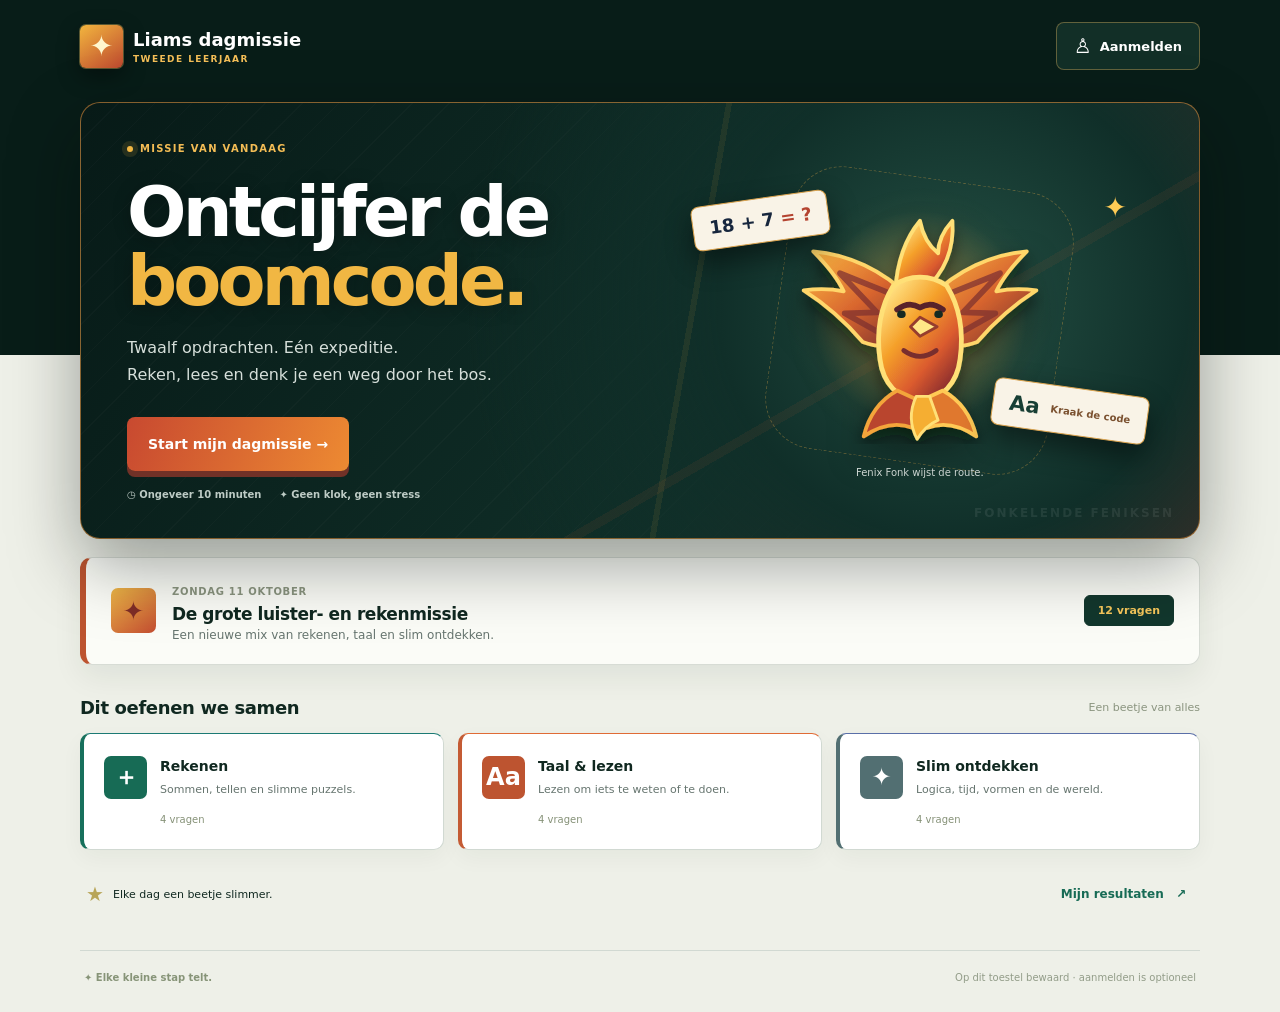
==== index.html @ 69eec1a8 "Activeer de nieuwe luister- en invulfuncties" ====
<!doctype html>
<html lang="nl-BE"><head>
<meta charset="utf-8"><meta name="viewport" content="width=device-width, initial-scale=1, viewport-fit=cover"><meta name="theme-color" content="#0a1f1a"><meta name="description" content="Liams dagelijkse oefenmissie voor het tweede leerjaar."><meta name="robots" content="noindex, nofollow, noarchive"><meta http-equiv="Content-Security-Policy" content="default-src 'self'; script-src 'self'; style-src 'self'; img-src 'self' data:; connect-src 'self' https://rrsoralrmfvqnvxsoxie.supabase.co; object-src 'none'; base-uri 'self'; form-action 'self'"><title>Liams dagmissie · 2e leerjaar</title><link rel="icon" href="mascot.svg?v=20261007-1" type="image/svg+xml"><link rel="stylesheet" href="style.css?v=20261011-2"><script type="module" src="app.mjs?v=20261011-2"></script></head>
<body><a class="skip" href="#main">Naar de inhoud</a><div class="shell">
<header class="topbar"><button id="brand-home" class="brand" aria-label="Home"><span class="brand-icon">✦</span><span>Liams dagmissie<small>TWEEDE LEERJAAR</small></span></button><button id="account-button" class="account-button"><span aria-hidden="true">♙</span> <span id="account-label">Aanmelden</span></button></header>
<main id="main" tabindex="-1">
<section id="home-view">
<div class="home-hero"><div class="hero-copy"><div class="eyebrow"><span class="live-dot"></span> MISSIE VAN VANDAAG</div><h1>Ontcijfer de<br><span>boomcode.</span></h1><p>Twaalf opdrachten. Eén expeditie.<br>Reken, lees en denk je een weg door het bos.</p><button class="primary" id="start-button">Start mijn dagmissie</button><div class="hero-details"><span>◷ Ongeveer 10 minuten</span><span>✦ Geen klok, geen stress</span></div></div><div class="hero-art" aria-hidden="true"><div class="art-orbit"></div><span class="spark s1">✦</span><span class="spark s2">✧</span><span class="spark s3">✧</span><div class="float-card math-float">18 + 7 <span>= ?</span></div><img class="mascot" src="mascot.svg?v=20261007-1" alt="" width="248" height="248"><div class="float-card word-float">Aa <span>Kraak de code</span></div><div class="mascot-caption">Fenix Fonk wijst de route.</div></div></div>
<div class="daily-card"><div class="daily-icon" aria-hidden="true">✦</div><div class="daily-copy"><span id="date-label" class="mini-label"></span><h2 id="mission-title"></h2><p>Een nieuwe mix van rekenen, taal en slim ontdekken.</p></div><div class="daily-pill">12 vragen</div></div>
<div class="section-heading"><h2>Dit oefenen we samen</h2><span>Een beetje van alles</span></div><div class="topics"><div class="topic"><div class="topic-symbol mint">＋</div><div><h3>Rekenen</h3><p>Sommen, tellen en slimme puzzels.</p><span>4 vragen</span></div></div><div class="topic"><div class="topic-symbol peach">Aa</div><div><h3>Taal & lezen</h3><p>Lezen om iets te weten of te doen.</p><span>4 vragen</span></div></div><div class="topic"><div class="topic-symbol lilac">✦</div><div><h3>Slim ontdekken</h3><p>Logica, tijd, vormen en de wereld.</p><span>4 vragen</span></div></div></div>
<div class="journey-bar"><div><span class="journey-star" aria-hidden="true">★</span><span id="stats-text">Elke dag een beetje slimmer.</span></div><button class="text-button" id="history-button">Mijn resultaten <span aria-hidden="true">↗</span></button></div></section>
<section id="quiz-view" class="hidden"><div class="quiz-toolbar"><button class="text-button" id="home-button">← Home / pauze</button><button class="text-button muted" id="reset-button">↻ Opnieuw starten</button></div><div class="quiz-card"><div class="quiz-meta"><span id="question-area" class="area-tag"></span><span id="quiz-counter"></span></div><div class="progress" id="progress" role="progressbar" aria-label="Bevestigde antwoorden" aria-valuemin="0" aria-valuemax="12"><div id="progress-value"></div></div><div id="question-content"></div><div id="answer-options" class="answer-grid"></div><div id="feedback" class="hidden" role="status" aria-live="polite"></div><div class="question-actions"><p id="question-hint">Kies een antwoord. Bevestig als je zeker bent.</p><button class="primary" id="confirm-button" disabled>Dit is mijn antwoord <span aria-hidden="true">✓</span></button><button class="primary hidden" id="next-button">Volgende vraag <span aria-hidden="true">→</span></button></div></div><p class="encouragement">✦ Eén vraag tegelijk. Neem gerust je tijd.</p></section>
<section id="result-view" class="hidden"></section><section id="history-view" class="hidden"><div class="quiz-toolbar"><button class="text-button" id="history-home">← Naar home</button></div><div class="history-panel"><div class="eyebrow">JOUW OEFENAVONTUREN</div><h1>Mijn resultaten</h1><div class="history-intro"><p class="muted">Je eerste score blijft bewaard. Een nieuwe poging komt erbij.</p><button id="clear-scores-button" class="text-button danger hidden">Wis alle scores</button></div><div id="history-list"></div></div></section></main>
<footer><span class="footer-brand">✦ Elke kleine stap telt.</span><span id="storage-status" role="status">Op dit toestel bewaard · aanmelden is optioneel</span></footer></div>
<div id="toast" class="toast hidden" role="status" aria-live="polite"></div>
<dialog id="account-dialog" aria-labelledby="account-title"><div class="dialog-head"><span class="eyebrow">VOOR MAMA OF PAPA</span><button class="icon-button close-dialog" aria-label="Sluiten">×</button></div><h2 id="account-title">Je resultaten, overal mee.</h2><p class="muted">Liam kan altijd zonder oefenaccount spelen. Meld je aan om scores aan je ouderaccount te koppelen.</p><div id="signed-out-panel"><div class="auth-tabs"><button id="login-tab" class="active">Aanmelden</button><button id="signup-tab">Account maken</button></div><form id="auth-form"><label for="email">E-mailadres van een ouder</label><input id="email" type="email" autocomplete="email" required placeholder="jij@voorbeeld.be"><label for="password">Wachtwoord</label><input id="password" type="password" autocomplete="current-password" minlength="1" required placeholder="Je wachtwoord"><p id="auth-message" role="status" aria-live="polite"></p><button id="auth-submit" class="primary" type="submit">Aanmelden</button></form><button class="text-button guest-close close-dialog">Verder oefenen zonder account →</button></div><div id="signed-in-panel" class="hidden"><div class="account-info"><span class="topic-symbol mint">✓</span><div><strong>Aangemeld</strong><p id="account-email"></p></div></div><p id="sync-info" class="muted"></p><button class="primary" id="sync-button">Resultaten synchroniseren</button><button class="text-button" id="logout-button">Afmelden</button></div></dialog>
<dialog id="reset-dialog" aria-labelledby="reset-title"><div class="dialog-head"><span class="eyebrow">EEN FRISSE START</span><button class="icon-button close-dialog" aria-label="Sluiten">×</button></div><h2 id="reset-title">Opnieuw beginnen?</h2><p>Je huidige antwoorden blijven bewaard. Je start een aparte nieuwe poging voor vandaag.</p><div class="dialog-actions"><button class="secondary close-dialog">Verder met deze poging</button><button id="reset-confirm" class="primary">Ja, opnieuw beginnen</button></div></dialog>
<dialog id="delete-dialog" aria-labelledby="delete-title"><div class="dialog-head"><span class="eyebrow">RESULTATEN BEHEREN</span><button class="icon-button close-dialog" aria-label="Sluiten">×</button></div><h2 id="delete-title">Score wissen?</h2><p id="delete-copy">Deze score verdwijnt van dit toestel en, wanneer je aangemeld bent, ook uit je ouderaccount.</p><div class="dialog-actions"><button class="secondary close-dialog">Annuleren</button><button id="delete-confirm" class="danger-button">Ja, wissen</button></div></dialog>
</body></html>
---- style.css ----
:root{--ink:#203f36;--muted:#728077;--green:#276c52;--paper:#f7f8f2;--line:#e2e7dd;--mint:#e4f2da;--peach:#ffe8d8;--lilac:#ede8fb}*{box-sizing:border-box}html{background:var(--paper);scroll-behavior:smooth}body{margin:0;color:var(--ink);font-family:ui-rounded,'Arial Rounded MT Bold',system-ui,-apple-system,'Segoe UI',sans-serif;-webkit-tap-highlight-color:transparent}button,input{font:inherit}button{cursor:pointer;touch-action:manipulation}button,input,a{outline-offset:4px}button:focus-visible,input:focus-visible,a:focus-visible{outline:3px solid #8674ca}button:disabled{cursor:default}.hidden{display:none!important}.shell{width:min(1120px,calc(100% - 64px));margin:auto}.topbar{display:flex;align-items:center;justify-content:space-between;padding:28px 0 32px;gap:14px}.brand{border:0;background:none;display:flex;align-items:center;gap:10px;text-align:left;padding:0;font-weight:800;font-size:18px;color:var(--ink)}.brand-icon{width:43px;height:43px;display:grid;place-items:center;border-radius:14px;background:var(--green);color:#e5f5ac;font-size:29px}.brand small{display:block;font-size:9px;letter-spacing:.16em;font-weight:650;color:var(--muted);margin-top:4px}.account-button{display:flex;gap:8px;align-items:center;padding:11px 17px;background:transparent;border:1px solid #d9e1d5;border-radius:999px;color:var(--ink);font-weight:650;font-size:13px;min-height:44px}.account-button>span:first-child{font-size:20px}.account-button:hover{background:#fff}.home-hero{display:grid;grid-template-columns:1.2fr 1fr;align-items:center;min-height:420px;padding:38px 46px;border:1px solid #e0e7d7;background:linear-gradient(113deg,#f0f4e8 0%,#eef3e3 55%,#e8f0dc 100%);border-radius:32px;overflow:hidden}.eyebrow{font-size:10px;letter-spacing:.13em;font-weight:800;color:#5f7765;display:flex;align-items:center;gap:7px;line-height:1.5}.live-dot{width:6px;height:6px;background:#76a26d;border-radius:50%}h1{font-size:clamp(38px,4.6vw,54px);letter-spacing:-.045em;line-height:1.08;font-weight:800;margin:22px 0 19px}.hero-copy h1 span{color:#6b9254}.hero-copy p{line-height:1.7;font-size:15px;color:#657866;margin:0 0 28px}.primary{border:0;background:var(--green);color:white;border-radius:14px;padding:16px 21px;min-height:54px;font-size:14px;font-weight:750;display:inline-flex;align-items:center;justify-content:center;gap:28px;transition:background .15s,transform .15s}.primary:hover:not(:disabled){background:#18543e;transform:translateY(-1px)}.primary:disabled{background:#dce3d8;color:#819080}.hero-details{display:flex;gap:18px;margin-top:18px;color:#7c8871;font-size:10px;font-weight:550}.hero-art{position:relative;display:grid;place-items:center;min-height:300px}.art-orbit{position:absolute;width:285px;height:285px;border-radius:50%;border:1px dashed #c2d4ab;background:radial-gradient(#e0edcc,#e6efd900)}.mascot{position:relative;filter:drop-shadow(0 15px 6px #475a3120);animation:float 5s ease-in-out infinite;z-index:1}.spark{position:absolute;color:#bb9651;font-size:28px;z-index:2}.s1{top:21px;right:26px}.s2{top:60px;left:15px;font-size:20px}.s3{right:58px;bottom:35px;font-size:22px}.float-card{position:absolute;background:#fffefa;border-radius:14px;box-shadow:0 9px 24px #64774712;padding:11px 16px;z-index:2}.math-float{top:28px;left:5px;transform:rotate(-8deg);font-size:18px;font-weight:800}.math-float span{color:#83a161}.word-float{bottom:35px;right:5px;transform:rotate(8deg);color:#8e77b7;font-weight:800;font-size:21px;display:flex;align-items:center;gap:11px}.word-float span{color:#687966;font-size:10px;font-weight:650}.mascot-caption{position:absolute;bottom:-8px;font-size:10px;color:#849475}.daily-card{display:flex;gap:16px;align-items:center;padding:22px 25px;background:#fff;border:1px solid var(--line);border-radius:19px;margin-top:18px}.daily-icon{width:45px;height:45px;flex:none;display:grid;place-items:center;border-radius:13px;background:#f2eedc;color:#b19653;font-size:26px}.mini-label{font-size:10px;color:#8a947f;letter-spacing:.07em;text-transform:uppercase;font-weight:700}.daily-copy h2{font-size:17px;margin:5px 0 4px;letter-spacing:-.02em}.daily-copy p{font-size:12px;color:var(--muted);margin:0}.daily-pill{margin-left:auto;background:#f3f5ee;border:1px solid #e4e9de;border-radius:99px;white-space:nowrap;padding:8px 13px;font-size:11px;color:#6f7e61;font-weight:650}.section-heading{display:flex;align-items:center;justify-content:space-between;margin:32px 0 15px}.section-heading h2{font-size:18px;margin:0;letter-spacing:-.02em}.section-heading>span{font-size:11px;color:#8a947f}.topics{display:grid;grid-template-columns:repeat(3,1fr);gap:14px}.topic{display:flex;gap:13px;background:white;border:1px solid var(--line);border-radius:20px;padding:22px 20px}.topic-symbol{display:grid;place-items:center;flex:none;width:43px;height:43px;border-radius:13px;font-weight:750;font-size:24px}.mint{background:var(--mint);color:#749449}.peach{background:var(--peach);color:#bf8463}.lilac{background:var(--lilac);color:#9180b7}.topic h3{font-size:14px;margin:2px 0 7px}.topic p{color:var(--muted);font-size:11px;line-height:1.6;margin:0 0 10px}.topic div>span{font-size:10px;color:#859177}.journey-bar{display:flex;align-items:center;justify-content:space-between;gap:16px;padding:22px 6px 6px;font-size:11px}.journey-bar>div{display:flex;align-items:center;gap:9px}.journey-star{color:#b8a557;font-size:20px}.text-button{background:transparent;border:0;color:var(--green);font-size:12px;font-weight:700;min-height:44px;padding:10px 8px;border-radius:9px}.text-button:hover{background:#eaf0e3}.text-button>span{margin-left:8px}.muted{color:var(--muted)}footer{border-top:1px solid var(--line);margin-top:28px;padding:21px 4px 29px;display:flex;align-items:center;justify-content:space-between;gap:15px;font-size:10px;color:#929c88}.footer-brand{color:#879478;font-weight:600}.skip{position:fixed;z-index:20;left:10px;top:-100px;background:white;padding:15px}.skip:focus{top:10px}
.quiz-toolbar{max-width:780px;margin:0 auto 9px;display:flex;justify-content:space-between;gap:10px}.quiz-card{max-width:780px;margin:auto;background:#fff;border:1px solid var(--line);border-radius:26px;padding:30px 36px}.quiz-meta{display:flex;align-items:center;justify-content:space-between;gap:10px}.quiz-meta>span:last-child{font-size:12px;color:var(--muted);font-weight:650}.area-tag{padding:8px 12px;border-radius:99px;font-size:11px;font-weight:750}.progress{height:7px;background:#edf1e8;border-radius:99px;overflow:hidden;margin:20px 0 27px}.progress>div{height:100%;background:#82a963;width:0;transition:width .25s}.question-title{font-size:clamp(25px,3vw,31px);line-height:1.3;letter-spacing:-.02em;margin:0 0 22px;font-weight:750}.passage{background:#f7f5fc;border:1px solid #ece7f5;border-radius:17px;padding:19px 22px;margin:0 0 23px;font-size:17px;line-height:1.75;color:#595367}.passage .story-title{font-size:10px;letter-spacing:.08em;text-transform:uppercase;display:block;color:#9c8bb8;margin-bottom:10px;font-weight:750}.chunks{border:1px dashed #d3dcbf;border-radius:14px;text-align:center;font-size:25px;font-weight:700;padding:15px;color:#74914e;background:#f6f9ef;margin-bottom:20px}.answer-grid{display:grid;grid-template-columns:1fr 1fr;gap:12px}.answer{min-height:66px;border:2px solid #e6eae1;border-radius:15px;background:white;text-align:left;color:var(--ink);padding:14px 16px;display:flex;align-items:center;gap:12px;font-size:17px;line-height:1.35}.answer-key{display:grid;place-items:center;width:28px;height:28px;border-radius:9px;background:#f1f4ec;font-size:11px;font-weight:750;flex:none;color:#87927c}.answer:hover:not(:disabled){background:#f8faf4;border-color:#bdceaa}.answer.selected{background:#f1f7e9;border-color:#8daf71}.answer.selected .answer-key{background:#80a566;color:#fff}.answer.correct{background:#edf7e7;border-color:#8bb975}.answer.wrong{background:#fff2eb;border-color:#dda282}.answer.correct .answer-key{background:#80a566;color:#fff}.answer.wrong .answer-key{background:#d89a78;color:white}.answer:disabled{opacity:1;color:var(--ink)}#feedback{margin-top:20px;padding:16px 19px;border-radius:14px;font-size:16px;line-height:1.5}#feedback.good{background:#eaf5e3;color:#496c35}#feedback.try{background:#fff1e8;color:#9b6847}#feedback strong{display:block;margin-bottom:5px}#feedback small{display:block;font-size:13px}.question-actions{display:flex;justify-content:space-between;gap:20px;align-items:center;margin-top:26px}.question-actions p{font-size:11px;color:#8a947e;line-height:1.6;max-width:240px;margin:0}.question-actions .primary{white-space:nowrap;gap:18px}.encouragement{text-align:center;color:#93a082;font-size:11px;margin:22px auto}
.result-panel,.history-panel{background:white;border:1px solid var(--line);border-radius:26px;padding:38px;max-width:860px;margin:auto}.result-panel{text-align:center}.result-top{font-size:45px;margin-bottom:6px}.result-panel h1{font-size:36px;margin:8px 0 24px}.score-circle{display:grid;place-items:center;align-content:center;width:154px;height:154px;margin:auto;border-radius:50%;background:#edf5e3;border:8px solid #dceacc}.score-circle strong{font-size:48px;color:#749651;line-height:1.1}.score-circle span{font-size:12px;color:#80966b}.result-message{color:#798973;font-size:14px;margin:23px 0 25px}.subject-results{display:grid;grid-template-columns:repeat(3,1fr);gap:12px;max-width:570px;margin:0 auto 25px}.subject-result{border-radius:14px;border:1px solid #e6eadd;padding:15px 10px}.subject-result strong{display:block;font-size:12px;margin-bottom:7px}.subject-result span{font-size:19px;font-weight:700;color:#7b9765}.result-actions{display:flex;justify-content:center;flex-wrap:wrap;gap:12px}.secondary{background:white;color:#6d7e60;border:1px solid #dce3d2;border-radius:14px;min-height:52px;padding:14px 20px;font-size:13px;font-weight:650}.secondary:hover{background:#f6f8f2}.saved-note{font-size:11px;color:#8b9780;margin-top:22px}.review{margin-top:24px;text-align:left}.review summary{cursor:pointer;padding:16px 0;border-top:1px solid var(--line);font-size:13px;font-weight:700}.review-item{border-bottom:1px solid #edf0e7;padding:14px 0;font-size:13px;line-height:1.65}.review-item p{color:#80916f;margin:5px 0 0}.history-panel h1{font-size:35px;margin:12px 0 10px}.history-panel>p{font-size:13px;line-height:1.7}.history-item{border:1px solid var(--line);border-radius:16px;padding:17px 19px;display:flex;align-items:center;gap:14px;margin-top:12px}.history-score{background:#edf3e6;border-radius:12px;padding:12px;white-space:nowrap;font-weight:750;color:#71934f}.history-item h3{font-size:14px;margin:0 0 5px}.history-item p{font-size:11px;color:#8c9881;margin:0;line-height:1.7}.history-item .text-button{margin-left:auto;white-space:nowrap}.empty-history{padding:30px;background:#f5f8ee;border-radius:16px;margin-top:20px;text-align:center;color:#859674;font-size:14px}
.result-panel,.history-panel{background:white;border:1px solid var(--line);border-radius:26px;padding:38px;max-width:860px;margin:auto}.result-panel{text-align:center}.result-top{font-size:45px;margin-bottom:6px}.result-panel h1{font-size:36px;margin:8px 0 24px}.score-circle{display:grid;place-items:center;align-content:center;width:154px;height:154px;margin:auto;border-radius:50%;background:#edf5e3;border:8px solid #dceacc}.score-circle strong{font-size:48px;color:#749651;line-height:1.1}.score-circle span{font-size:12px;color:#80966b}.result-message{color:#798973;font-size:14px;margin:23px 0 25px}.subject-results{display:grid;grid-template-columns:repeat(3,1fr);gap:12px;max-width:570px;margin:0 auto 25px}.subject-result{border-radius:14px;border:1px solid #e6eadd;padding:15px 10px}.subject-result strong{display:block;font-size:12px;margin-bottom:7px}.subject-result span{font-size:19px;font-weight:700;color:#7b9765}.result-actions{display:flex;justify-content:center;flex-wrap:wrap;gap:12px}.secondary{background:white;color:#6d7e60;border:1px solid #dce3d2;border-radius:14px;min-height:52px;padding:14px 20px;font-size:13px;font-weight:650}.secondary:hover{background:#f6f8f2}.saved-note{font-size:11px;color:#8b9780;margin-top:22px}.review{margin-top:24px;text-align:left}.review summary{cursor:pointer;padding:16px 0;border-top:1px solid var(--line);font-size:13px;font-weight:700}.review-item{border-bottom:1px solid #edf0e7;padding:14px 0;font-size:13px;line-height:1.65}.review-item p{color:#80916f;margin:5px 0 0}.history-panel h1{font-size:35px;margin:12px 0 10px}.history-panel>p{font-size:13px;line-height:1.7}.history-intro{display:flex;align-items:center;justify-content:space-between;gap:14px}.history-intro p{font-size:13px;line-height:1.7}.history-item{border:1px solid var(--line);border-radius:16px;padding:17px 19px;display:flex;align-items:center;gap:14px;margin-top:12px}.history-score{background:#edf3e6;border-radius:12px;padding:12px;white-space:nowrap;font-weight:750;color:#71934f}.history-item h3{font-size:14px;margin:0 0 5px}.history-item p{font-size:11px;color:#8c9881;margin:0;line-height:1.7}.history-actions{display:flex;align-items:center;gap:3px;margin-left:auto}.history-actions .text-button{margin-left:0;white-space:nowrap}.danger{color:#a45d51}.danger:hover{background:#faefec}.danger-button{border:0;background:#a45d51;color:white;border-radius:14px;min-height:52px;padding:14px 20px;font-size:13px;font-weight:700}.danger-button:hover:not(:disabled){background:#87473e}.danger-button:disabled{opacity:.6}.empty-history{padding:30px;background:#f5f8ee;border-radius:16px;margin-top:20px;text-align:center;color:#859674;font-size:14px}
 dialog{width:min(480px,calc(100% - 32px));border:1px solid #dde5d4;border-radius:24px;padding:28px;color:var(--ink);box-shadow:0 30px 100px #203f3640;max-height:calc(100dvh - 40px);overflow:auto}dialog::backdrop{background:#1d392866;backdrop-filter:blur(4px)}.dialog-head{display:flex;align-items:center;justify-content:space-between;gap:8px}.icon-button{width:40px;height:40px;background:#f3f6ee;color:#879778;border:0;border-radius:50%;font-size:23px}dialog h2{font-size:26px;letter-spacing:-.03em;margin:12px 0}dialog p{font-size:13px;line-height:1.7}.auth-tabs{display:flex;gap:6px;background:#f3f5ee;padding:5px;border-radius:12px;margin:22px 0}.auth-tabs button{flex:1;border:0;background:transparent;border-radius:9px;min-height:40px;font-size:12px;color:#849378;font-weight:650}.auth-tabs button.active{color:var(--green);background:white;box-shadow:0 2px 6px #4254350a}form label{display:block;font-size:12px;font-weight:650;margin:15px 0 8px}input{width:100%;padding:14px 13px;min-height:50px;border:1px solid #dce3d4;background:#fcfdf9;border-radius:12px;color:var(--ink);font-size:16px}#auth-message{font-size:12px;color:#aa775d;min-height:20px;line-height:1.7}#auth-message.success{color:#5c8a42}#auth-submit{width:100%}.guest-close{width:100%;margin-top:13px}.dialog-actions{display:flex;gap:10px;flex-direction:column;margin-top:22px}.account-info{display:flex;gap:13px;align-items:center;margin-top:20px}.account-info p{margin:4px 0;font-size:12px;overflow-wrap:anywhere}#signed-in-panel>.primary{width:100%;margin-top:12px}#logout-button{display:block;margin:10px auto 0}.toast{position:fixed;left:50%;bottom:24px;transform:translateX(-50%);z-index:30;border:1px solid #dce6d2;border-radius:15px;padding:15px 20px;width:max-content;max-width:calc(100% - 30px);background:white;color:#627c51;box-shadow:0 10px 40px #334c3320;font-size:12px;text-align:center;line-height:1.6}
@keyframes float{0%,100%{transform:translateY(0) rotate(-1deg)}50%{transform:translateY(-7px) rotate(1deg)}}
@media(max-width:800px){.shell{width:calc(100% - 36px)}.home-hero{padding:30px;grid-template-columns:1.3fr 1fr;min-height:355px}h1{font-size:41px}.hero-copy p{font-size:13px}.hero-details{gap:12px;flex-wrap:wrap}.hero-art{min-height:260px}.mascot{width:210px;height:210px}.art-orbit{width:225px;height:225px}.float-card{padding:9px 11px}.math-float{left:-10px;font-size:16px}.word-float{right:-10px}.topic{padding:17px 14px;display:block}.topic-symbol{margin-bottom:12px}.topic h3{font-size:13px}.quiz-card{padding:27px}.question-actions .primary{font-size:12px}}
@media(max-width:560px){.shell{width:calc(100% - 28px)}.topbar{padding:18px 0 20px}.brand{font-size:14px;gap:8px}.brand small{font-size:8px}.brand-icon{width:36px;height:36px;font-size:24px;border-radius:12px}.account-button{font-size:11px;padding:8px 12px;gap:5px}.home-hero{display:flex;flex-direction:column;align-items:stretch;padding:28px 25px 20px;border-radius:25px}.eyebrow{font-size:8px;letter-spacing:.1em}h1{font-size:39px;margin:18px 0 16px}.hero-copy p{font-size:13px;line-height:1.75;margin-bottom:22px}.hero-copy>.primary{width:100%;font-size:13px;justify-content:space-between}.hero-details{font-size:9px;justify-content:center;gap:14px;margin-top:15px}.hero-art{min-height:200px;margin-top:24px}.mascot{width:180px;height:180px}.art-orbit{width:190px;height:190px}.math-float{top:20px;left:8px;font-size:14px}.word-float{right:3px;bottom:20px;font-size:18px}.word-float span{font-size:9px}.mascot-caption{bottom:-1px;font-size:9px}.s1{right:19px;top:10px;font-size:21px}.s2{left:12px;top:87px}.s3{bottom:38px;right:88px}.daily-card{padding:16px 14px;gap:11px;border-radius:17px;margin-top:14px}.daily-icon{width:35px;height:35px;border-radius:11px;font-size:22px}.mini-label{font-size:8px}.daily-copy h2{font-size:14px;line-height:1.3}.daily-copy p{font-size:10px;line-height:1.5}.daily-pill{font-size:8px;padding:6px 8px}.section-heading{margin:26px 2px 12px}.section-heading h2{font-size:16px}.section-heading>span{font-size:9px}.topics{gap:8px}.topic{padding:14px 11px;border-radius:15px}.topic-symbol{width:35px;height:35px;font-size:21px;border-radius:11px}.topic h3{font-size:11px;line-height:1.5;min-height:34px;margin-bottom:4px}.topic p{font-size:9px;line-height:1.65;min-height:45px;margin-bottom:8px}.topic div>span{font-size:9px}.journey-bar{align-items:flex-start;padding:17px 1px 0;gap:10px;font-size:10px}.journey-bar>div{min-height:44px;line-height:1.6}.journey-bar .text-button{font-size:10px;white-space:nowrap;padding:8px 3px}.journey-star{font-size:17px}footer{margin-top:20px;padding:17px 1px 23px;flex-direction:column;align-items:flex-start;gap:7px;font-size:9px;line-height:1.5}.quiz-toolbar .text-button{font-size:10px;padding:10px 4px}.quiz-card{padding:22px 17px;border-radius:21px}.quiz-meta>span:last-child{font-size:10px}.area-tag{font-size:10px;padding:7px 10px}.progress{margin:17px 0 23px}.question-title{font-size:25px;margin-bottom:19px}.passage{font-size:16px;padding:16px;line-height:1.8;margin-bottom:20px}.passage .story-title{font-size:9px}.answer-grid{grid-template-columns:1fr;gap:9px}.answer{min-height:59px;font-size:16px;padding:12px 13px;gap:10px}.question-actions{flex-direction:column;align-items:stretch;gap:12px;margin-top:20px}.question-actions p{font-size:10px;max-width:none;text-align:center}.question-actions .primary{width:100%;font-size:13px}#feedback{padding:15px;font-size:14px}#feedback small{font-size:12px}.encouragement{font-size:10px}.result-panel,.history-panel{padding:28px 17px;border-radius:22px}.result-panel h1{font-size:29px}.score-circle{width:135px;height:135px}.score-circle strong{font-size:41px}.subject-results{gap:7px}.subject-result{padding:12px 6px}.subject-result strong{font-size:10px;line-height:1.5;min-height:30px}.subject-result span{font-size:16px}.result-actions{flex-direction:column}.result-actions button{width:100%}.result-message{font-size:12px}.history-panel h1{font-size:28px}.history-item{padding:13px 10px;gap:10px;flex-wrap:wrap}.history-item h3{font-size:12px}.history-item p{font-size:10px}.history-item .text-button{font-size:10px}.history-score{font-size:13px;padding:10px}.history-item>div:nth-child(2){flex:1;min-width:140px}dialog{padding:23px}dialog h2{font-size:24px}}
@media(prefers-reduced-motion:reduce){*,*::before,*::after{animation:none!important;transition:none!important;scroll-behavior:auto!important}}
main:focus,.question-title:focus{outline:none}
@media(max-width:560px){.topics{grid-template-columns:1fr}.topic{display:flex;align-items:center;gap:14px;padding:16px}.topic-symbol{margin-bottom:0}.topic h3{font-size:13px;min-height:0;margin:0 0 4px}.topic p{font-size:11px;min-height:0;margin-bottom:3px}.topic div>span{font-size:10px}.account-button{font-size:12px}.journey-bar .text-button{font-size:11px}}

/* Stoerdere Feniksen-uitstraling: avontuurlijk, helder en geschikt voor het tweede leerjaar. */
:root{--ink:#17263d;--muted:#68758a;--green:#165f62;--paper:#f3f0e8;--line:#d9dde2;--mint:#d9eee9;--peach:#ffe1c2;--lilac:#e0e5f6}
html{background:#f3f0e8}body{min-height:100vh;background:linear-gradient(180deg,#0e1d31 0 330px,#f3f0e8 330px)}
.topbar{color:#fff}.brand{color:#fff}.brand small{color:#f5bf58}.brand-icon{background:linear-gradient(145deg,#ffb22f,#e84b2e);color:#fff7ce;box-shadow:0 7px 20px #e5553240}.account-button{color:#fff;border-color:#ffffff42;background:#ffffff0c}.account-button:hover{background:#ffffff18}
.home-hero{position:relative;border:1px solid #f8ae3c66;background:radial-gradient(circle at 75% 35%,#28455d 0,#162d47 30%,transparent 56%),linear-gradient(125deg,#101f34,#173d4d 62%,#7b302d);box-shadow:0 24px 65px #07101f42;overflow:hidden}
.home-hero::before{content:"";position:absolute;inset:0;background:linear-gradient(115deg,transparent 48%,#ffb22f10 48% 50%,transparent 50%);pointer-events:none}.hero-copy{position:relative;z-index:2}.hero-copy h1{color:#fff;text-shadow:0 3px 18px #0004}.hero-copy h1 span{color:#ffc34c}.hero-copy p{color:#d9e1e7}.home-hero .eyebrow{color:#f4bd55}.live-dot{background:#ff7b38;box-shadow:0 0 0 5px #ff7b3820}.hero-details{color:#c7d2db}.art-orbit{border-color:#ffb53c66;background:radial-gradient(#ffae3022,transparent 67%)}.float-card{border:1px solid #f3c36a;background:#fffaf0;box-shadow:0 12px 28px #07101f52}.math-float{color:#17263d}.math-float span{color:#e75332}.word-float{color:#315ba0}.word-float span{color:#34455e}.mascot-caption{color:#d9e1e7}.spark{color:#ffcb55}
.primary{background:linear-gradient(115deg,#e6492f,#f1912e);box-shadow:0 7px 0 #a72f2b}.primary:hover:not(:disabled){background:linear-gradient(115deg,#d83c28,#e87d20);transform:translateY(-1px)}
.daily-card{border-top:4px solid #ec7130;box-shadow:0 10px 30px #27364a12}.daily-icon{background:linear-gradient(145deg,#ffe18b,#ff9d35);color:#7f2d27}.daily-pill{background:#17263d;color:#fff;border-color:#17263d}.topic{border-top-width:4px;box-shadow:0 8px 24px #27364a0d}.topic:nth-child(1){border-top-color:#1b7a74}.topic:nth-child(2){border-top-color:#e06b35}.topic:nth-child(3){border-top-color:#5a6fa8}.topic-symbol.mint{background:#1b7a74;color:#fff}.topic-symbol.peach{background:#e06b35;color:#fff}.topic-symbol.lilac{background:#5a6fa8;color:#fff}
.quiz-card,.result-panel,.history-panel{border-top:5px solid #ec7130;box-shadow:0 18px 50px #17263d14}.progress{height:9px;background:#e7e9ec}.progress>div{background:linear-gradient(90deg,#ef5a32,#ffbd3f)}.area-tag.mint{background:#1b7a74;color:#fff}.area-tag.peach{background:#e06b35;color:#fff}.area-tag.lilac{background:#5a6fa8;color:#fff}.answer{border-color:#d9dee5;box-shadow:0 3px 0 #d9dee5}.answer:hover:not(:disabled){border-color:#f08a34;background:#fff9f1}.answer.selected{background:#fff1df;border-color:#ed7b30}.answer.selected .answer-key{background:#ed7130}.answer.correct{background:#e7f4ed;border-color:#2e8a68}.answer.wrong{background:#fff0e9;border-color:#d85d42}.score-circle{background:#fff0d8;border-color:#ffc65a}.score-circle strong{color:#d84b31}.history-score{background:#17263d;color:#ffd066}.danger-button{box-shadow:0 5px 0 #74322c}
@media(max-width:560px){body{background:linear-gradient(180deg,#0e1d31 0 240px,#f3f0e8 240px)}.history-intro{align-items:flex-start;flex-direction:column}.history-actions{width:100%;justify-content:flex-end}.home-hero{background:radial-gradient(circle at 50% 76%,#28455d 0,#162d47 38%,#101f34 78%)}}

/* Boscode-expeditie — donkerder, hoekiger en rustiger dan een kleuterinterface. */
:root{--ink:#102820;--muted:#66756f;--green:#176b55;--paper:#eef0e8;--line:#d1d9d2;--mint:#d7ebe0;--peach:#f9dfc5;--lilac:#dfe7e5}
html{background:#0a1f1a}body{background:linear-gradient(180deg,#081d18 0 355px,#eef0e8 355px);color:var(--ink)}
.topbar{padding-top:22px}.brand-icon{border-radius:6px;background:linear-gradient(145deg,#f2b53e,#bd482f);box-shadow:0 0 0 1px #ffd36b55,0 8px 22px #0006}.account-button{border-radius:8px;border-color:#d9b05d66;background:#122f27}
.home-hero{min-height:410px;border-radius:20px;border:1px solid #d7893a99;background:radial-gradient(circle at 78% 46%,#245044 0,#102f29 26%,transparent 54%),repeating-linear-gradient(135deg,#ffffff05 0 1px,transparent 1px 26px),linear-gradient(120deg,#071a17,#102f28 62%,#572c28);box-shadow:0 26px 70px #020c095e;isolation:isolate}
.home-hero::before{background:linear-gradient(100deg,transparent 0 54%,#f2ad3b14 54% 54.5%,transparent 54.5%),linear-gradient(150deg,transparent 0 66%,#e45e3212 66% 67%,transparent 67%)}
.home-hero::after{content:"FONKELENDE FENIKSEN";position:absolute;right:25px;bottom:18px;color:#fff;opacity:.08;font-weight:900;letter-spacing:.17em;font-size:12px;z-index:0}
.hero-copy h1{font-size:clamp(48px,5.5vw,70px);line-height:.98;letter-spacing:-.055em}.hero-copy h1 span{color:#f1b743}.hero-copy p{max-width:500px;color:#d6dfda;font-size:16px}.hero-copy>.primary{border-radius:8px}.hero-details{color:#bdcbc5}.live-dot{background:#f1b743;box-shadow:0 0 0 5px #f1b74320}.art-orbit{border-radius:18%;transform:rotate(8deg);border-color:#e5a94855;background:radial-gradient(#e8a33b1f,transparent 67%)}.mascot{filter:drop-shadow(0 16px 18px #0006)}
.float-card{border-radius:8px;border:1px solid #dba34e;background:#f9f3e7;box-shadow:0 12px 28px #0007}.math-float span{color:#b44330}.word-float{color:#173e34}.word-float span{color:#7b5130}.mascot-caption{color:#d4ddd9}
.primary{border-radius:8px;background:linear-gradient(110deg,#c84930,#ed8a32);box-shadow:0 6px 0 #713127}.primary:hover:not(:disabled){background:linear-gradient(110deg,#b83e2b,#d77728)}.secondary,.text-button,.answer{border-radius:8px}
.daily-card{border-radius:12px;border:1px solid #d7dcd5;border-left:6px solid #bd5430;border-top:1px solid #d7dcd5;background:#fbfcf7;box-shadow:0 12px 30px #142a2012}.daily-icon{border-radius:7px;background:linear-gradient(145deg,#efb948,#c34d31)}.daily-copy h2{letter-spacing:-.025em}.daily-pill{border-radius:6px;background:#12372d;border-color:#12372d;color:#f7c75b}
.topic{border-radius:10px;border-top:1px solid #d5ddd6;border-left:4px solid #27725d;box-shadow:0 8px 22px #142a200b}.topic:nth-child(1){border-left-color:#17705c}.topic:nth-child(2){border-left-color:#c45b34}.topic:nth-child(3){border-left-color:#526f72}.topic-symbol{border-radius:7px}.topic-symbol.mint{background:#176b55}.topic-symbol.peach{background:#bd5430}.topic-symbol.lilac{background:#526f72}
.quiz-card,.result-panel,.history-panel{border-radius:16px;border-top:1px solid #d5dbd6;border-left:5px solid #bd5430;box-shadow:0 18px 45px #10282014}.progress{border-radius:3px}.progress>div{border-radius:3px;background:linear-gradient(90deg,#b94530,#efb13b)}.area-tag{border-radius:6px}.answer{box-shadow:0 2px 0 #cfd8d1}.answer-key{border-radius:5px}.answer:hover:not(:disabled){border-color:#c66535;background:#fff8eb}.answer.selected{background:#fff1dc;border-color:#bd5430}.answer.selected .answer-key{background:#bd5430}.score-circle{background:#fff3d9;border-color:#daa348}.history-score{border-radius:6px;background:#102f28;color:#f2c459}.danger-button{border-radius:8px}
dialog{border-radius:14px}.auth-tabs{border-radius:8px}.auth-tabs button,input{border-radius:7px}.toast{border-radius:8px}
@media(max-width:560px){body{background:linear-gradient(180deg,#081d18 0 260px,#eef0e8 260px)}.home-hero{border-radius:14px;padding:25px 22px 18px;background:radial-gradient(circle at 50% 76%,#245044 0,#102f29 38%,#071a17 78%)}.home-hero::after{right:14px;bottom:10px;font-size:9px}.hero-copy h1{font-size:43px}.hero-copy p{font-size:15px}.hero-copy>.primary{font-size:14px}.hero-details{font-size:11px}.daily-card{border-radius:10px}.topic{border-radius:9px}.quiz-card,.result-panel,.history-panel{border-radius:12px}.question-title{font-size:26px}.answer{font-size:17px}}

.listen-card{margin:0 0 22px;padding:18px 20px;border:1px solid #d8b15d;border-left:5px solid #c65a31;border-radius:10px;background:linear-gradient(135deg,#fff8e8,#f5eee0);box-shadow:0 8px 22px #10282010}.listen-head{display:flex;align-items:center;gap:11px;color:#173e34;font-weight:800}.listen-icon{display:grid;place-items:center;width:34px;height:34px;border-radius:7px;background:#12372d;color:#f7c75b;font-size:19px}.listen-card p{margin:10px 0 14px;color:#68756e;font-size:14px;line-height:1.55}.listen-button{min-height:46px;border-color:#bd5430;color:#8b3626;background:#fff}.listen-button:disabled{opacity:.65;cursor:default}.listen-fallback{padding:11px;border-radius:7px;background:#fff;color:#7b4a30!important}
@media(max-width:560px){.listen-card{padding:15px;margin-bottom:18px}.listen-card p{font-size:13px}.listen-button{width:100%;font-size:14px}}
.clock-answer{justify-content:center;position:relative;min-height:132px}.clock-answer .answer-key{position:absolute;top:10px;left:10px}.clock-face{position:relative;display:block;width:94px;height:94px;border:4px solid #173e34;border-radius:50%;background:#fffdf5;box-shadow:inset 0 0 0 3px #e6d5aa}.clock-number{position:absolute;color:#173e34;font-size:11px;font-weight:800;line-height:1}.clock-number.top{top:5px;left:50%;transform:translateX(-50%)}.clock-number.right{right:6px;top:50%;transform:translateY(-50%)}.clock-number.bottom{bottom:5px;left:50%;transform:translateX(-50%)}.clock-number.left{left:6px;top:50%;transform:translateY(-50%)}.clock-hand{position:absolute;left:50%;bottom:50%;display:block;border-radius:4px 4px 1px 1px;transform-origin:50% 100%;background:#17263d}.hour-hand{width:5px;height:25px}.minute-hand{width:3px;height:34px;background:#bd5430}.clock-pin{position:absolute;width:9px;height:9px;border-radius:50%;left:50%;top:50%;transform:translate(-50%,-50%);background:#f2b53e;border:2px solid #173e34}.clock-answer.selected .clock-face{box-shadow:0 0 0 4px #f0a23b55,inset 0 0 0 3px #e6d5aa}
@media(max-width:560px){.clock-answer{min-height:122px}.clock-face{width:86px;height:86px}.hour-hand{height:23px}.minute-hand{height:31px}}
.text-answer-grid{display:block}.text-answer-wrap{max-width:560px;padding:18px;border:1px solid #d8b15d;border-radius:10px;background:#fffaf0}.text-answer-label{display:block;margin:0 0 9px;color:#173e34;font-size:12px;font-weight:800;letter-spacing:.04em;text-transform:uppercase}.text-answer{width:100%;min-height:58px;border:2px solid #cfd8d1;border-radius:8px;background:#fff;color:#17263d;font-size:20px;font-weight:700}.text-answer:focus{border-color:#bd5430;outline:3px solid #f0a23b33}.text-answer.correct{border-color:#2e8a68;background:#e7f4ed}.text-answer.wrong{border-color:#d85d42;background:#fff0e9}.text-answer:disabled{opacity:1;-webkit-text-fill-color:#17263d}
@media(max-width:560px){.text-answer-wrap{padding:14px}.text-answer{font-size:18px}}
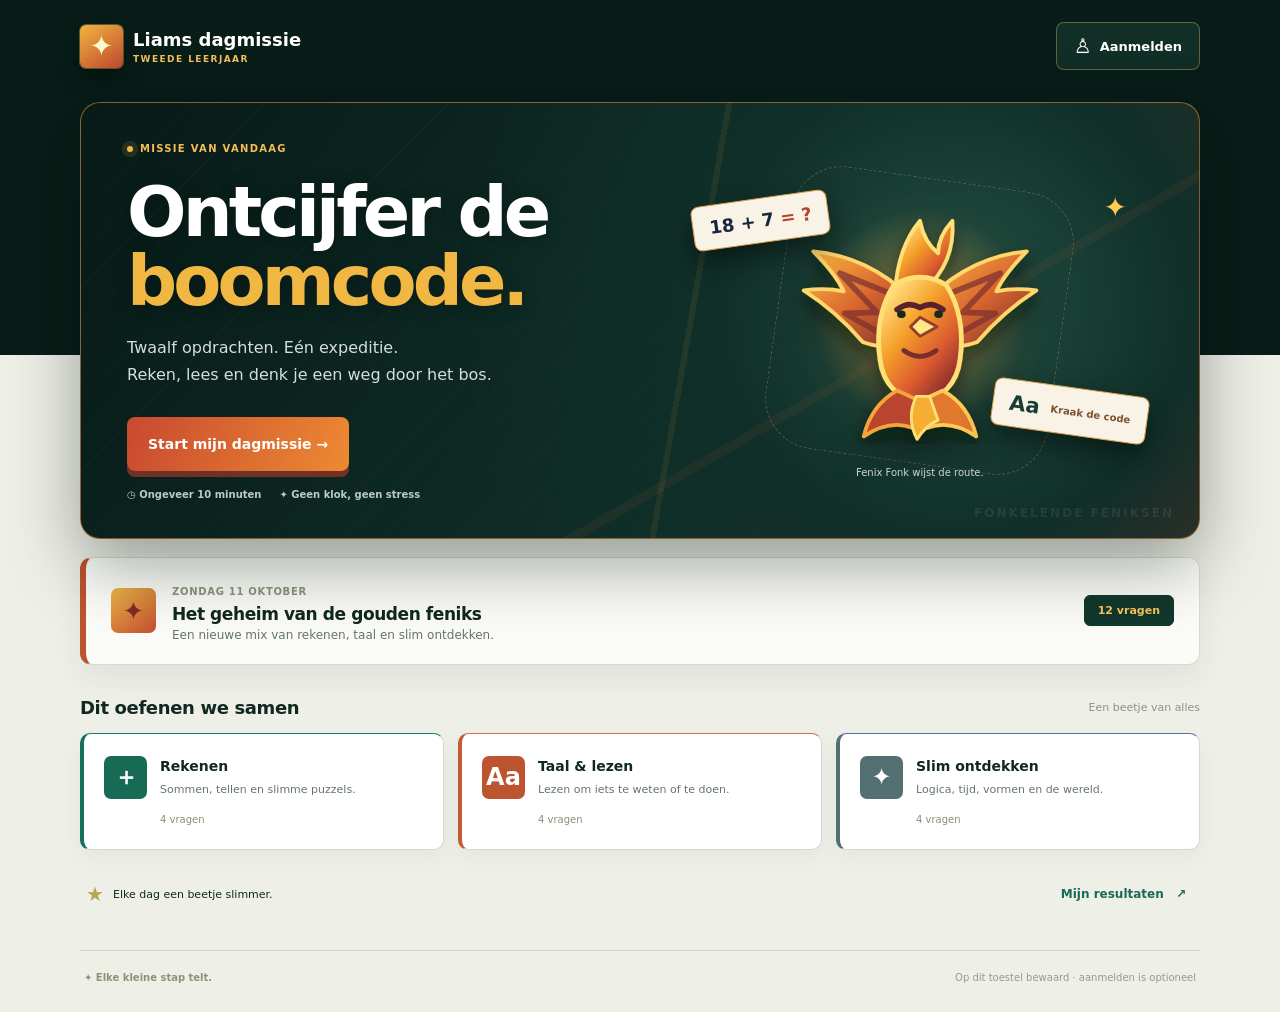
==== commit 2122a8ef: "Ververs luisterstem-app in browsercache" ====
--- a/index.html
+++ b/index.html
@@ -1,6 +1,6 @@
 <!doctype html>
 <html lang="nl-BE"><head>
-<meta charset="utf-8"><meta name="viewport" content="width=device-width, initial-scale=1, viewport-fit=cover"><meta name="theme-color" content="#0a1f1a"><meta name="description" content="Liams dagelijkse oefenmissie voor het tweede leerjaar."><meta name="robots" content="noindex, nofollow, noarchive"><meta http-equiv="Content-Security-Policy" content="default-src 'self'; script-src 'self'; style-src 'self'; img-src 'self' data:; connect-src 'self' https://rrsoralrmfvqnvxsoxie.supabase.co; object-src 'none'; base-uri 'self'; form-action 'self'"><title>Liams dagmissie · 2e leerjaar</title><link rel="icon" href="mascot.svg?v=20261007-1" type="image/svg+xml"><link rel="stylesheet" href="style.css?v=20261011-2"><script type="module" src="app.mjs?v=20261011-2"></script></head>
+<meta charset="utf-8"><meta name="viewport" content="width=device-width, initial-scale=1, viewport-fit=cover"><meta name="theme-color" content="#0a1f1a"><meta name="description" content="Liams dagelijkse oefenmissie voor het tweede leerjaar."><meta name="robots" content="noindex, nofollow, noarchive"><meta http-equiv="Content-Security-Policy" content="default-src 'self'; script-src 'self'; style-src 'self'; img-src 'self' data:; connect-src 'self' https://rrsoralrmfvqnvxsoxie.supabase.co; object-src 'none'; base-uri 'self'; form-action 'self'"><title>Liams dagmissie · 2e leerjaar</title><link rel="icon" href="mascot.svg?v=20261007-1" type="image/svg+xml"><link rel="stylesheet" href="style.css?v=20261011-4"><script type="module" src="app.mjs?v=20261011-4"></script></head>
 <body><a class="skip" href="#main">Naar de inhoud</a><div class="shell">
 <header class="topbar"><button id="brand-home" class="brand" aria-label="Home"><span class="brand-icon">✦</span><span>Liams dagmissie<small>TWEEDE LEERJAAR</small></span></button><button id="account-button" class="account-button"><span aria-hidden="true">♙</span> <span id="account-label">Aanmelden</span></button></header>
 <main id="main" tabindex="-1">
--- a/style.css
+++ b/style.css
@@ -43,3 +43,13 @@
 @media(max-width:560px){.clock-answer{min-height:122px}.clock-face{width:86px;height:86px}.hour-hand{height:23px}.minute-hand{height:31px}}
 .text-answer-grid{display:block}.text-answer-wrap{max-width:560px;padding:18px;border:1px solid #d8b15d;border-radius:10px;background:#fffaf0}.text-answer-label{display:block;margin:0 0 9px;color:#173e34;font-size:12px;font-weight:800;letter-spacing:.04em;text-transform:uppercase}.text-answer{width:100%;min-height:58px;border:2px solid #cfd8d1;border-radius:8px;background:#fff;color:#17263d;font-size:20px;font-weight:700}.text-answer:focus{border-color:#bd5430;outline:3px solid #f0a23b33}.text-answer.correct{border-color:#2e8a68;background:#e7f4ed}.text-answer.wrong{border-color:#d85d42;background:#fff0e9}.text-answer:disabled{opacity:1;-webkit-text-fill-color:#17263d}
 @media(max-width:560px){.text-answer-wrap{padding:14px}.text-answer{font-size:18px}}
+.sock-card{max-width:620px;margin:0 0 23px;padding:16px 18px 10px;border:1px solid #d8b15d;border-left:5px solid #c65a31;border-radius:10px;background:linear-gradient(135deg,#fffaf0,#f5eee0)}.sock-head{display:flex;align-items:center;gap:10px;color:#173e34;font-size:14px}.sock-badge{border-radius:5px;padding:6px 8px;background:#12372d;color:#f7c75b;font-size:10px;font-weight:900;letter-spacing:.08em}.sock-svg{display:block;width:100%;height:auto;max-height:235px;margin:5px auto 0}.sock-main,.sock-operator,.sock-small,.sock-ten,.sock-step{font-family:ui-rounded,'Arial Rounded MT Bold',system-ui,sans-serif;text-anchor:middle;fill:#173e34}.sock-main{font-size:35px;font-weight:900}.sock-operator{font-size:28px;font-weight:800}.sock-small{font-size:22px;font-weight:900}.sock-ten{font-size:22px;font-weight:900;fill:#b7462e}.sock-step{font-size:14px;font-weight:750;fill:#68756e}.sock-branches{fill:none;stroke:#526f72;stroke-width:4;stroke-linecap:round}.sock-split{fill:#fffdf5;stroke:#526f72;stroke-width:3}.sock-curve{fill:none;stroke:#d65332;stroke-width:7;stroke-linecap:round;stroke-linejoin:round}.sock-card+.answer-grid{margin-top:2px}
+@media(max-width:560px){.sock-card{padding:13px 11px 6px}.sock-head{font-size:12px}.sock-svg{margin-top:0}.sock-step{font-size:13px}}
+
+/* Ouders kunnen een Vlaamse voorleesstem kiezen zonder het oefenscherm te overladen. */
+.voice-settings{margin-top:13px;padding:10px 12px;border:1px solid #dce3e8;border-radius:12px;background:#f8f9fc}
+.voice-settings summary{cursor:pointer;font-size:12px;font-weight:700;color:#315c77}
+.voice-settings-body{padding-top:12px}
+.voice-label{display:block;font-size:12px;margin-bottom:7px;font-weight:650;color:#35485c}
+.voice-select{display:block;width:100%;font:inherit;font-size:13px;padding:10px;border:1px solid #bdc9d6;border-radius:9px;background:#fff;color:#17263d}
+.voice-note{font-size:11px;line-height:1.6;color:#68758a;margin:8px 0 0}
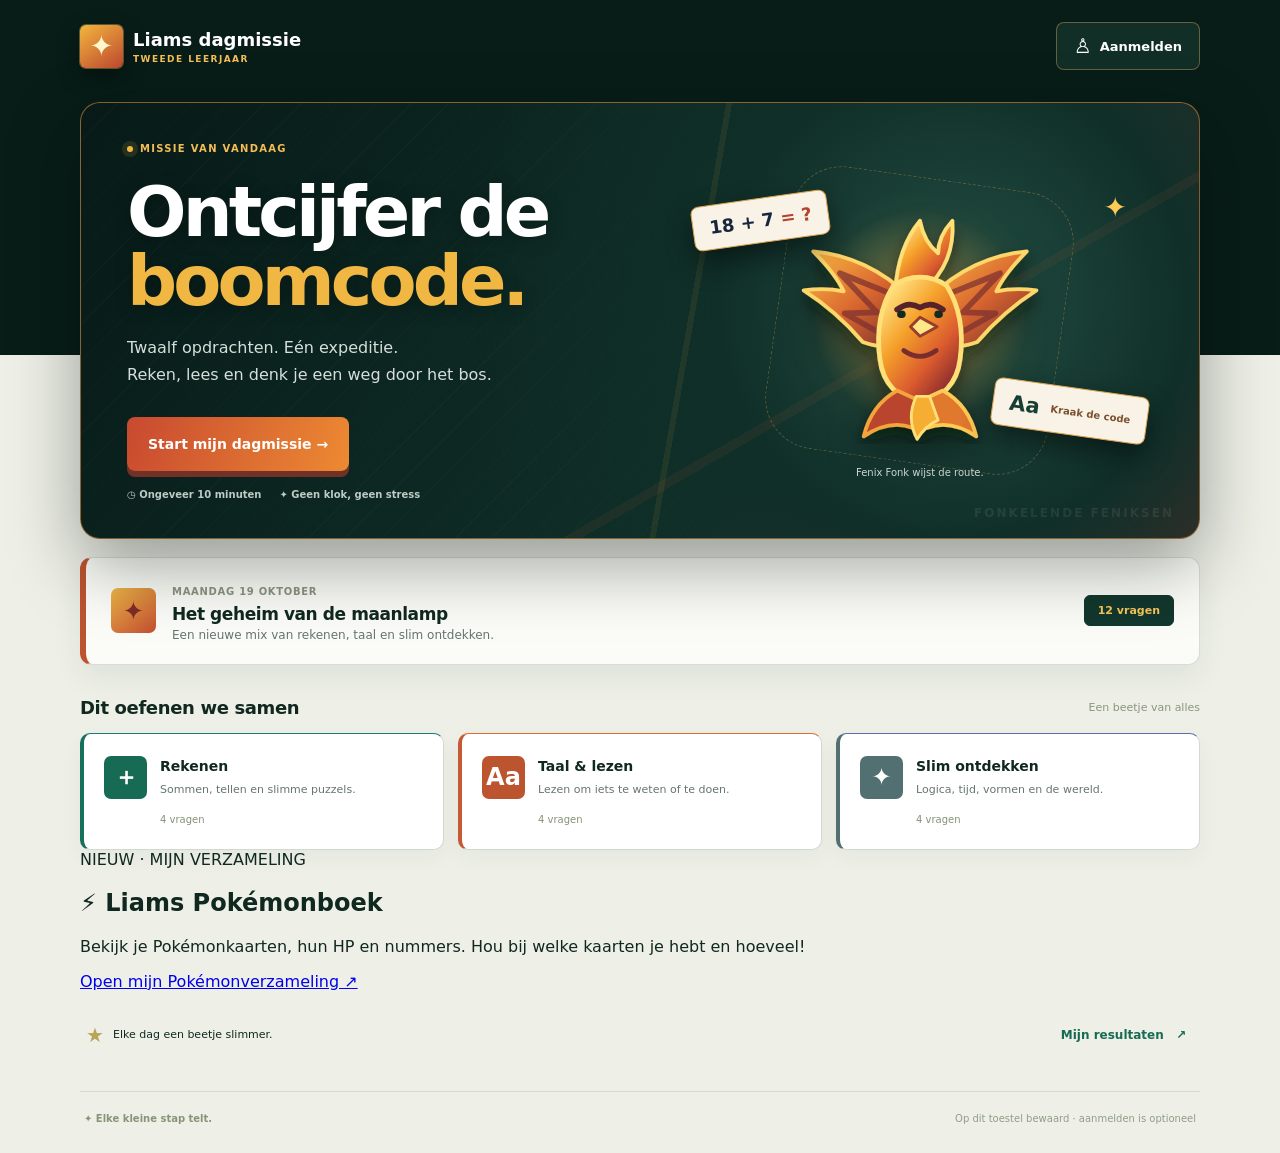
==== commit a66677d5: "Link Pokémon-verzameling vanuit Liams dagtest" ====
--- a/index.html
+++ b/index.html
@@ -8,6 +8,7 @@
 <div class="home-hero"><div class="hero-copy"><div class="eyebrow"><span class="live-dot"></span> MISSIE VAN VANDAAG</div><h1>Ontcijfer de<br><span>boomcode.</span></h1><p>Twaalf opdrachten. Eén expeditie.<br>Reken, lees en denk je een weg door het bos.</p><button class="primary" id="start-button">Start mijn dagmissie</button><div class="hero-details"><span>◷ Ongeveer 10 minuten</span><span>✦ Geen klok, geen stress</span></div></div><div class="hero-art" aria-hidden="true"><div class="art-orbit"></div><span class="spark s1">✦</span><span class="spark s2">✧</span><span class="spark s3">✧</span><div class="float-card math-float">18 + 7 <span>= ?</span></div><img class="mascot" src="mascot.svg?v=20261007-1" alt="" width="248" height="248"><div class="float-card word-float">Aa <span>Kraak de code</span></div><div class="mascot-caption">Fenix Fonk wijst de route.</div></div></div>
 <div class="daily-card"><div class="daily-icon" aria-hidden="true">✦</div><div class="daily-copy"><span id="date-label" class="mini-label"></span><h2 id="mission-title"></h2><p>Een nieuwe mix van rekenen, taal en slim ontdekken.</p></div><div class="daily-pill">12 vragen</div></div>
 <div class="section-heading"><h2>Dit oefenen we samen</h2><span>Een beetje van alles</span></div><div class="topics"><div class="topic"><div class="topic-symbol mint">＋</div><div><h3>Rekenen</h3><p>Sommen, tellen en slimme puzzels.</p><span>4 vragen</span></div></div><div class="topic"><div class="topic-symbol peach">Aa</div><div><h3>Taal & lezen</h3><p>Lezen om iets te weten of te doen.</p><span>4 vragen</span></div></div><div class="topic"><div class="topic-symbol lilac">✦</div><div><h3>Slim ontdekken</h3><p>Logica, tijd, vormen en de wereld.</p><span>4 vragen</span></div></div></div>
+<div style="margin:24px 0;padding:22px;border:1px solid #75bcb0;border-radius:20px;background:linear-gradient(110deg,#e6fbf3,#e6f1ff);color:#173a3d"><div style="font-size:12px;letter-spacing:1.5px;font-weight:800">NIEUW · MIJN VERZAMELING</div><h2 style="margin:9px 0">⚡ Liams Pokémonboek</h2><p style="color:#3f6265;margin:7px 0 16px">Bekijk je Pokémonkaarten, hun HP en nummers. Hou bij welke kaarten je hebt en hoeveel!</p><a href="pokemon.html" style="display:inline-block;padding:13px 20px;border-radius:14px;background:#116e61;color:#fff;text-decoration:none;font-weight:800">Open mijn Pokémonverzameling ↗</a></div>
 <div class="journey-bar"><div><span class="journey-star" aria-hidden="true">★</span><span id="stats-text">Elke dag een beetje slimmer.</span></div><button class="text-button" id="history-button">Mijn resultaten <span aria-hidden="true">↗</span></button></div></section>
 <section id="quiz-view" class="hidden"><div class="quiz-toolbar"><button class="text-button" id="home-button">← Home / pauze</button><button class="text-button muted" id="reset-button">↻ Opnieuw starten</button></div><div class="quiz-card"><div class="quiz-meta"><span id="question-area" class="area-tag"></span><span id="quiz-counter"></span></div><div class="progress" id="progress" role="progressbar" aria-label="Bevestigde antwoorden" aria-valuemin="0" aria-valuemax="12"><div id="progress-value"></div></div><div id="question-content"></div><div id="answer-options" class="answer-grid"></div><div id="feedback" class="hidden" role="status" aria-live="polite"></div><div class="question-actions"><p id="question-hint">Kies een antwoord. Bevestig als je zeker bent.</p><button class="primary" id="confirm-button" disabled>Dit is mijn antwoord <span aria-hidden="true">✓</span></button><button class="primary hidden" id="next-button">Volgende vraag <span aria-hidden="true">→</span></button></div></div><p class="encouragement">✦ Eén vraag tegelijk. Neem gerust je tijd.</p></section>
 <section id="result-view" class="hidden"></section><section id="history-view" class="hidden"><div class="quiz-toolbar"><button class="text-button" id="history-home">← Naar home</button></div><div class="history-panel"><div class="eyebrow">JOUW OEFENAVONTUREN</div><h1>Mijn resultaten</h1><div class="history-intro"><p class="muted">Je eerste score blijft bewaard. Een nieuwe poging komt erbij.</p><button id="clear-scores-button" class="text-button danger hidden">Wis alle scores</button></div><div id="history-list"></div></div></section></main>
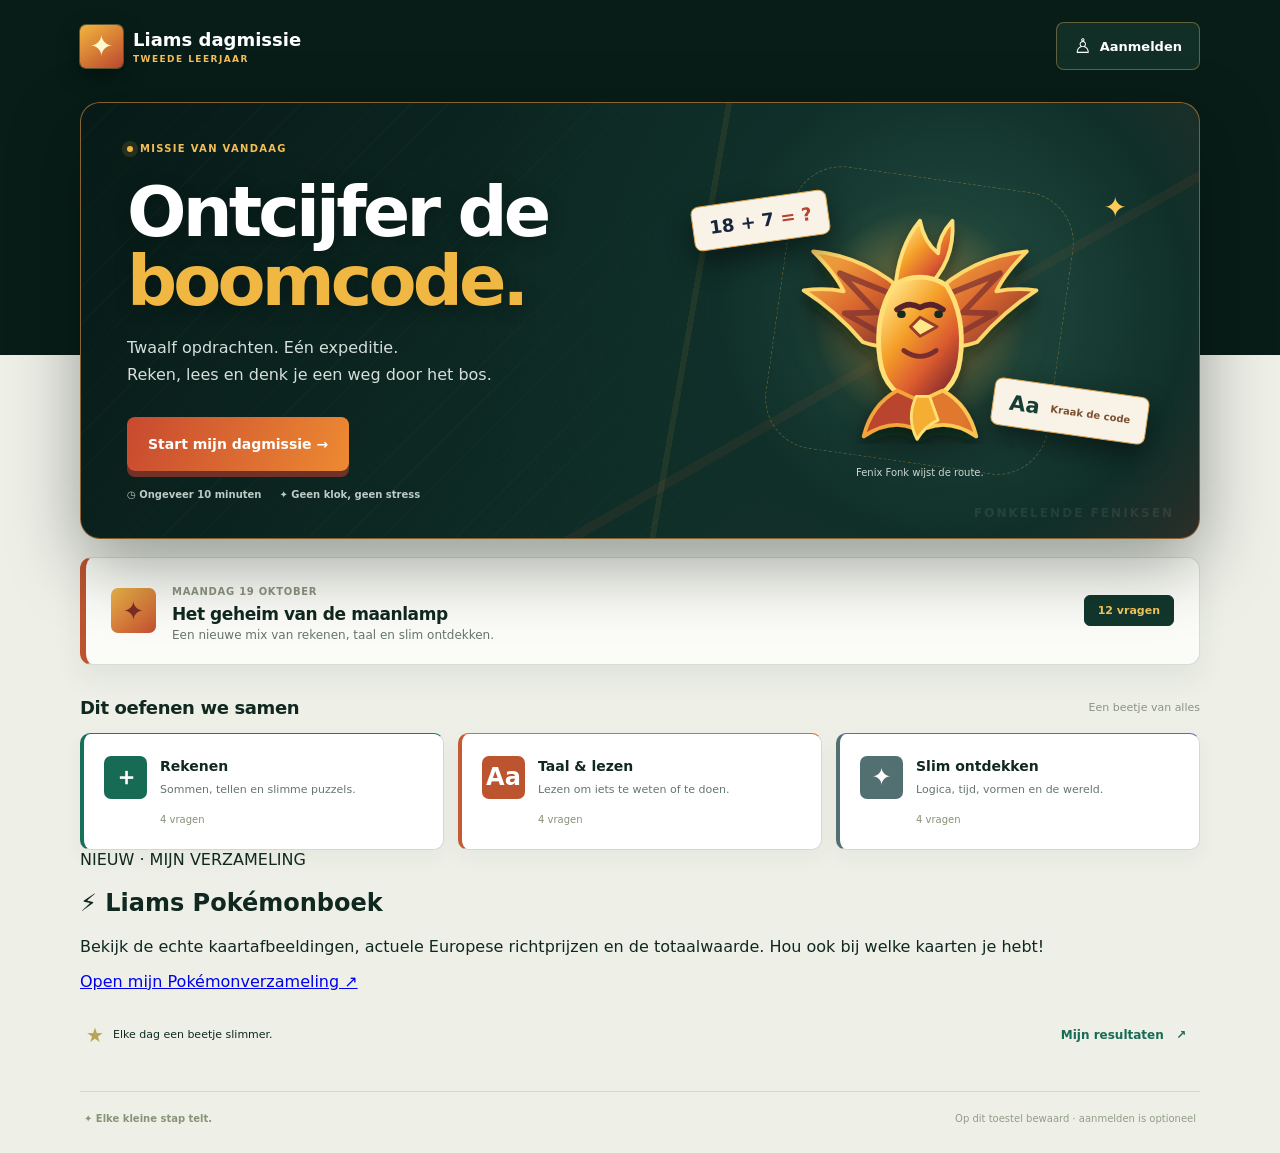
==== commit a6e21b45: "Pokémonboek met dagelijks vernieuwde prijzen zichtbaar op Liams dagtest" ====
--- a/index.html
+++ b/index.html
@@ -8,7 +8,7 @@
 <div class="home-hero"><div class="hero-copy"><div class="eyebrow"><span class="live-dot"></span> MISSIE VAN VANDAAG</div><h1>Ontcijfer de<br><span>boomcode.</span></h1><p>Twaalf opdrachten. Eén expeditie.<br>Reken, lees en denk je een weg door het bos.</p><button class="primary" id="start-button">Start mijn dagmissie</button><div class="hero-details"><span>◷ Ongeveer 10 minuten</span><span>✦ Geen klok, geen stress</span></div></div><div class="hero-art" aria-hidden="true"><div class="art-orbit"></div><span class="spark s1">✦</span><span class="spark s2">✧</span><span class="spark s3">✧</span><div class="float-card math-float">18 + 7 <span>= ?</span></div><img class="mascot" src="mascot.svg?v=20261007-1" alt="" width="248" height="248"><div class="float-card word-float">Aa <span>Kraak de code</span></div><div class="mascot-caption">Fenix Fonk wijst de route.</div></div></div>
 <div class="daily-card"><div class="daily-icon" aria-hidden="true">✦</div><div class="daily-copy"><span id="date-label" class="mini-label"></span><h2 id="mission-title"></h2><p>Een nieuwe mix van rekenen, taal en slim ontdekken.</p></div><div class="daily-pill">12 vragen</div></div>
 <div class="section-heading"><h2>Dit oefenen we samen</h2><span>Een beetje van alles</span></div><div class="topics"><div class="topic"><div class="topic-symbol mint">＋</div><div><h3>Rekenen</h3><p>Sommen, tellen en slimme puzzels.</p><span>4 vragen</span></div></div><div class="topic"><div class="topic-symbol peach">Aa</div><div><h3>Taal & lezen</h3><p>Lezen om iets te weten of te doen.</p><span>4 vragen</span></div></div><div class="topic"><div class="topic-symbol lilac">✦</div><div><h3>Slim ontdekken</h3><p>Logica, tijd, vormen en de wereld.</p><span>4 vragen</span></div></div></div>
-<div style="margin:24px 0;padding:22px;border:1px solid #75bcb0;border-radius:20px;background:linear-gradient(110deg,#e6fbf3,#e6f1ff);color:#173a3d"><div style="font-size:12px;letter-spacing:1.5px;font-weight:800">NIEUW · MIJN VERZAMELING</div><h2 style="margin:9px 0">⚡ Liams Pokémonboek</h2><p style="color:#3f6265;margin:7px 0 16px">Bekijk je Pokémonkaarten, hun HP en nummers. Hou bij welke kaarten je hebt en hoeveel!</p><a href="pokemon.html" style="display:inline-block;padding:13px 20px;border-radius:14px;background:#116e61;color:#fff;text-decoration:none;font-weight:800">Open mijn Pokémonverzameling ↗</a></div>
+<div style="margin:24px 0;padding:22px;border:1px solid #75bcb0;border-radius:20px;background:linear-gradient(110deg,#e6fbf3,#e6f1ff);color:#173a3d"><div style="font-size:12px;letter-spacing:1.5px;font-weight:800">NIEUW · MIJN VERZAMELING</div><h2 style="margin:9px 0">⚡ Liams Pokémonboek</h2><p style="color:#3f6265;margin:7px 0 16px">Bekijk de echte kaartafbeeldingen, actuele Europese richtprijzen en de totaalwaarde. Hou ook bij welke kaarten je hebt!</p><a href="pokemon.html?v=prijzen-20261019" style="display:inline-block;padding:13px 20px;border-radius:14px;background:#116e61;color:#fff;text-decoration:none;font-weight:800">Open mijn Pokémonverzameling ↗</a></div>
 <div class="journey-bar"><div><span class="journey-star" aria-hidden="true">★</span><span id="stats-text">Elke dag een beetje slimmer.</span></div><button class="text-button" id="history-button">Mijn resultaten <span aria-hidden="true">↗</span></button></div></section>
 <section id="quiz-view" class="hidden"><div class="quiz-toolbar"><button class="text-button" id="home-button">← Home / pauze</button><button class="text-button muted" id="reset-button">↻ Opnieuw starten</button></div><div class="quiz-card"><div class="quiz-meta"><span id="question-area" class="area-tag"></span><span id="quiz-counter"></span></div><div class="progress" id="progress" role="progressbar" aria-label="Bevestigde antwoorden" aria-valuemin="0" aria-valuemax="12"><div id="progress-value"></div></div><div id="question-content"></div><div id="answer-options" class="answer-grid"></div><div id="feedback" class="hidden" role="status" aria-live="polite"></div><div class="question-actions"><p id="question-hint">Kies een antwoord. Bevestig als je zeker bent.</p><button class="primary" id="confirm-button" disabled>Dit is mijn antwoord <span aria-hidden="true">✓</span></button><button class="primary hidden" id="next-button">Volgende vraag <span aria-hidden="true">→</span></button></div></div><p class="encouragement">✦ Eén vraag tegelijk. Neem gerust je tijd.</p></section>
 <section id="result-view" class="hidden"></section><section id="history-view" class="hidden"><div class="quiz-toolbar"><button class="text-button" id="history-home">← Naar home</button></div><div class="history-panel"><div class="eyebrow">JOUW OEFENAVONTUREN</div><h1>Mijn resultaten</h1><div class="history-intro"><p class="muted">Je eerste score blijft bewaard. Een nieuwe poging komt erbij.</p><button id="clear-scores-button" class="text-button danger hidden">Wis alle scores</button></div><div id="history-list"></div></div></section></main>
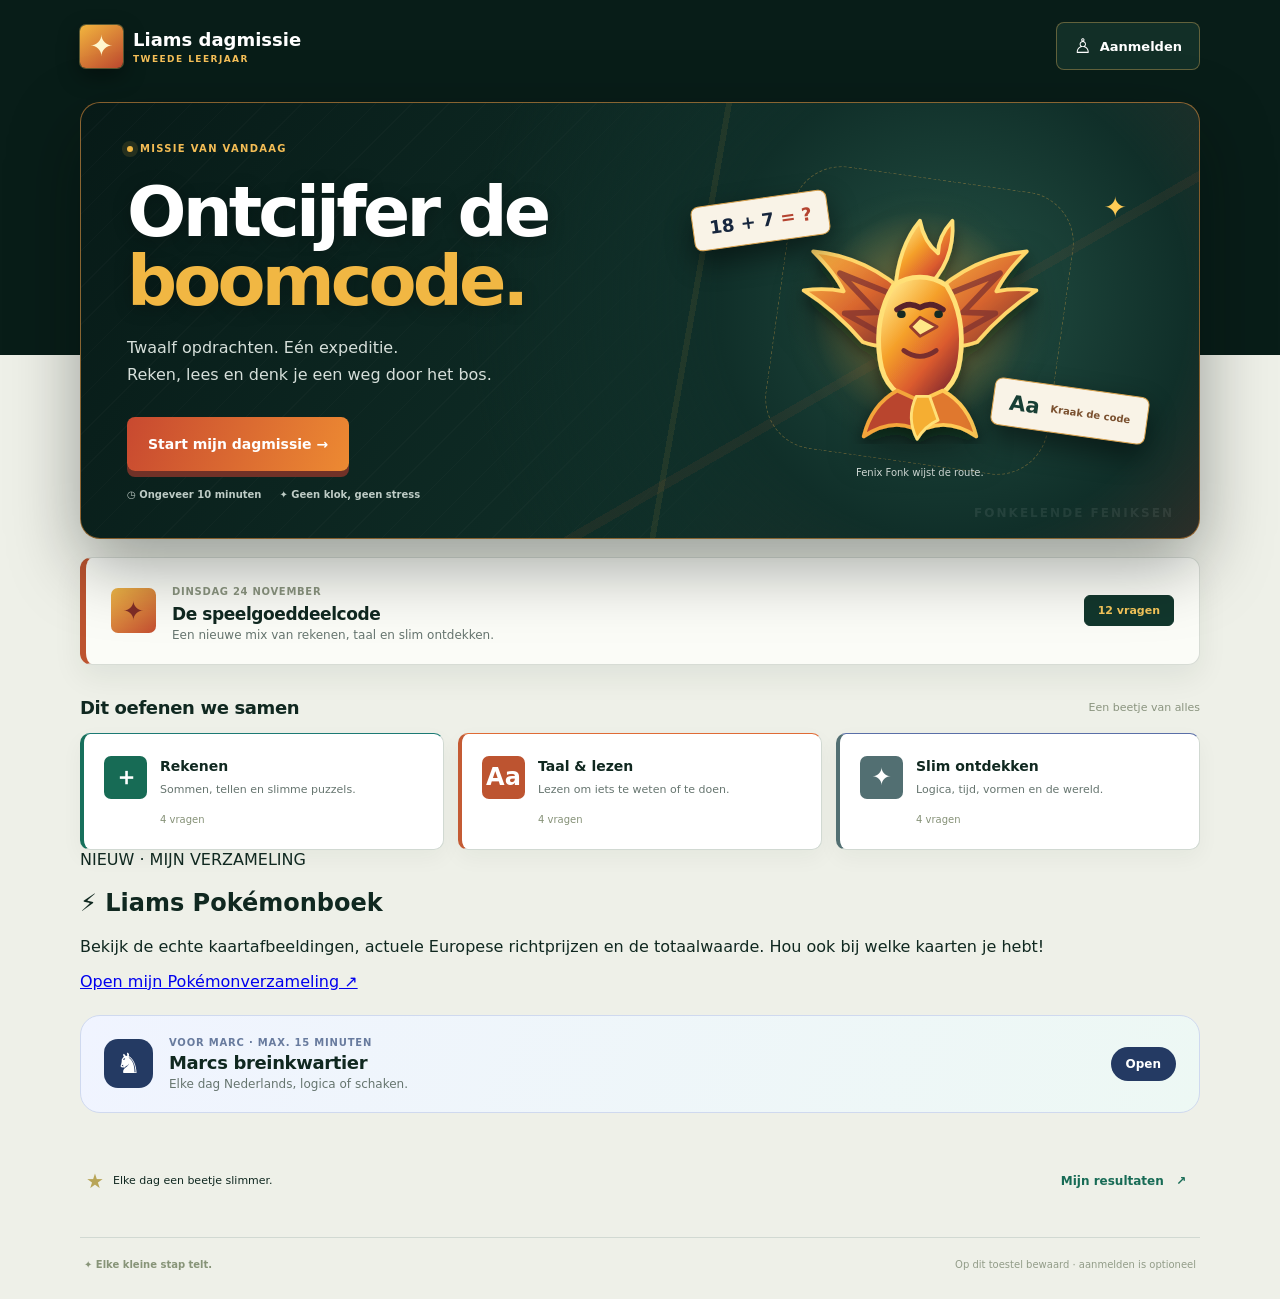
==== commit 4b79e874: "Plaats Marcs dagelijkse uitdaging op de startpagina" ====
--- a/index.html
+++ b/index.html
@@ -8,7 +8,12 @@
 <div class="home-hero"><div class="hero-copy"><div class="eyebrow"><span class="live-dot"></span> MISSIE VAN VANDAAG</div><h1>Ontcijfer de<br><span>boomcode.</span></h1><p>Twaalf opdrachten. Eén expeditie.<br>Reken, lees en denk je een weg door het bos.</p><button class="primary" id="start-button">Start mijn dagmissie</button><div class="hero-details"><span>◷ Ongeveer 10 minuten</span><span>✦ Geen klok, geen stress</span></div></div><div class="hero-art" aria-hidden="true"><div class="art-orbit"></div><span class="spark s1">✦</span><span class="spark s2">✧</span><span class="spark s3">✧</span><div class="float-card math-float">18 + 7 <span>= ?</span></div><img class="mascot" src="mascot.svg?v=20261007-1" alt="" width="248" height="248"><div class="float-card word-float">Aa <span>Kraak de code</span></div><div class="mascot-caption">Fenix Fonk wijst de route.</div></div></div>
 <div class="daily-card"><div class="daily-icon" aria-hidden="true">✦</div><div class="daily-copy"><span id="date-label" class="mini-label"></span><h2 id="mission-title"></h2><p>Een nieuwe mix van rekenen, taal en slim ontdekken.</p></div><div class="daily-pill">12 vragen</div></div>
 <div class="section-heading"><h2>Dit oefenen we samen</h2><span>Een beetje van alles</span></div><div class="topics"><div class="topic"><div class="topic-symbol mint">＋</div><div><h3>Rekenen</h3><p>Sommen, tellen en slimme puzzels.</p><span>4 vragen</span></div></div><div class="topic"><div class="topic-symbol peach">Aa</div><div><h3>Taal & lezen</h3><p>Lezen om iets te weten of te doen.</p><span>4 vragen</span></div></div><div class="topic"><div class="topic-symbol lilac">✦</div><div><h3>Slim ontdekken</h3><p>Logica, tijd, vormen en de wereld.</p><span>4 vragen</span></div></div></div>
-<div style="margin:24px 0;padding:22px;border:1px solid #75bcb0;border-radius:20px;background:linear-gradient(110deg,#e6fbf3,#e6f1ff);color:#173a3d"><div style="font-size:12px;letter-spacing:1.5px;font-weight:800">NIEUW · MIJN VERZAMELING</div><h2 style="margin:9px 0">⚡ Liams Pokémonboek</h2><p style="color:#3f6265;margin:7px 0 16px">Bekijk de echte kaartafbeeldingen, actuele Europese richtprijzen en de totaalwaarde. Hou ook bij welke kaarten je hebt!</p><a href="pokemon.html?v=prijzen-20261019" style="display:inline-block;padding:13px 20px;border-radius:14px;background:#116e61;color:#fff;text-decoration:none;font-weight:800">Open mijn Pokémonverzameling ↗</a></div>
+<div style="margin:24px 0;padding:22px;border:1px solid #75bcb0;border-radius:20px;background:linear-gradient(110deg,#e6fbf3,#e6f1ff);color:#173a3d"><div style="font-size:12px;letter-spacing:1.5px;font-weight:800">NIEUW · MIJN VERZAMELING</div><h2 style="margin:9px 0">⚡ Liams Pokémonboek</h2><p style="color:#3f6265;margin:7px 0 16px">Bekijk de echte kaartafbeeldingen, actuele Europese richtprijzen en de totaalwaarde. Hou ook bij welke kaarten je hebt!</p><a href="pokemon.html?v=marktwaarde-fix-20261019" style="display:inline-block;padding:13px 20px;border-radius:14px;background:#116e61;color:#fff;text-decoration:none;font-weight:800">Open mijn Pokémonverzameling ↗</a></div>
+<a class="marc-card" href="marc.html?v=20261124-1" aria-label="Open Marcs dagelijkse breinkwartier">
+  <span class="marc-card-icon" aria-hidden="true">♞</span>
+  <span class="marc-card-copy"><small>VOOR MARC · MAX. 15 MINUTEN</small><strong>Marcs breinkwartier</strong><span>Elke dag Nederlands, logica of schaken.</span></span>
+  <span class="marc-card-cta">Open</span>
+</a>
 <div class="journey-bar"><div><span class="journey-star" aria-hidden="true">★</span><span id="stats-text">Elke dag een beetje slimmer.</span></div><button class="text-button" id="history-button">Mijn resultaten <span aria-hidden="true">↗</span></button></div></section>
 <section id="quiz-view" class="hidden"><div class="quiz-toolbar"><button class="text-button" id="home-button">← Home / pauze</button><button class="text-button muted" id="reset-button">↻ Opnieuw starten</button></div><div class="quiz-card"><div class="quiz-meta"><span id="question-area" class="area-tag"></span><span id="quiz-counter"></span></div><div class="progress" id="progress" role="progressbar" aria-label="Bevestigde antwoorden" aria-valuemin="0" aria-valuemax="12"><div id="progress-value"></div></div><div id="question-content"></div><div id="answer-options" class="answer-grid"></div><div id="feedback" class="hidden" role="status" aria-live="polite"></div><div class="question-actions"><p id="question-hint">Kies een antwoord. Bevestig als je zeker bent.</p><button class="primary" id="confirm-button" disabled>Dit is mijn antwoord <span aria-hidden="true">✓</span></button><button class="primary hidden" id="next-button">Volgende vraag <span aria-hidden="true">→</span></button></div></div><p class="encouragement">✦ Eén vraag tegelijk. Neem gerust je tijd.</p></section>
 <section id="result-view" class="hidden"></section><section id="history-view" class="hidden"><div class="quiz-toolbar"><button class="text-button" id="history-home">← Naar home</button></div><div class="history-panel"><div class="eyebrow">JOUW OEFENAVONTUREN</div><h1>Mijn resultaten</h1><div class="history-intro"><p class="muted">Je eerste score blijft bewaard. Een nieuwe poging komt erbij.</p><button id="clear-scores-button" class="text-button danger hidden">Wis alle scores</button></div><div id="history-list"></div></div></section></main>
--- a/style.css
+++ b/style.css
@@ -53,3 +53,13 @@
 .voice-label{display:block;font-size:12px;margin-bottom:7px;font-weight:650;color:#35485c}
 .voice-select{display:block;width:100%;font:inherit;font-size:13px;padding:10px;border:1px solid #bdc9d6;border-radius:9px;background:#fff;color:#17263d}
 .voice-note{font-size:11px;line-height:1.6;color:#68758a;margin:8px 0 0}
+
+.marc-card{display:flex;align-items:center;gap:16px;margin:24px 0;padding:21px 23px;border-radius:20px;border:1px solid #cfd9ef;background:linear-gradient(110deg,#f0f4ff,#edf8f4);color:var(--ink);text-decoration:none;transition:transform .15s,box-shadow .15s}
+.marc-card:hover{transform:translateY(-2px);box-shadow:0 12px 30px #314e8b16}
+.marc-card-icon{width:49px;height:49px;display:grid;place-items:center;flex:none;border-radius:14px;background:#243a63;color:#fff;font-size:28px}
+.marc-card-copy{display:flex;flex-direction:column;gap:4px}
+.marc-card-copy small{font-size:10px;letter-spacing:.08em;color:#687b9e;font-weight:800}
+.marc-card-copy strong{font-size:18px;letter-spacing:-.02em}
+.marc-card-copy>span{font-size:12px;color:var(--muted)}
+.marc-card-cta{margin-left:auto;border-radius:99px;padding:10px 15px;background:#243a63;color:#fff;font-size:12px;font-weight:800}
+@media(max-width:560px){.marc-card{padding:18px 16px;gap:12px}.marc-card-icon{width:44px;height:44px}.marc-card-copy strong{font-size:16px}.marc-card-copy>span{font-size:11px}.marc-card-cta{padding:9px 12px}}
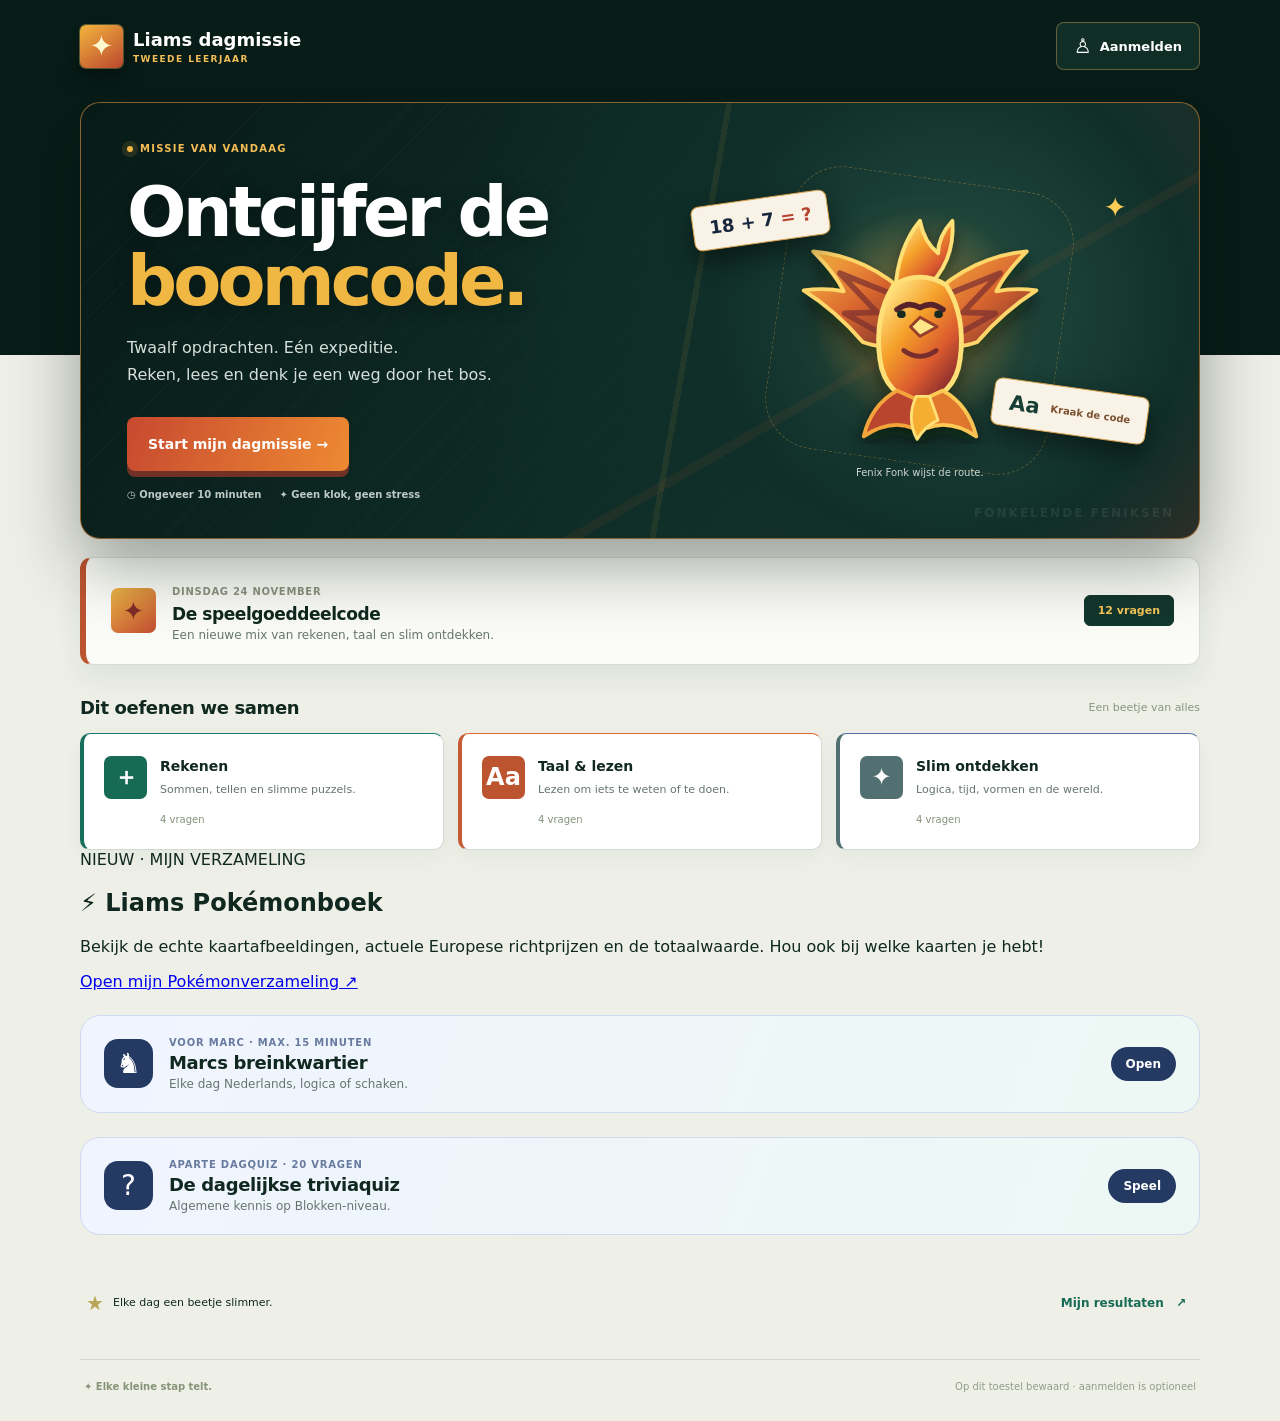
==== commit 5cd77696: "Link de triviaquiz op de startpagina" ====
--- a/index.html
+++ b/index.html
@@ -14,6 +14,7 @@
   <span class="marc-card-copy"><small>VOOR MARC · MAX. 15 MINUTEN</small><strong>Marcs breinkwartier</strong><span>Elke dag Nederlands, logica of schaken.</span></span>
   <span class="marc-card-cta">Open</span>
 </a>
+<a class="marc-card" href="trivia.html"><span class="marc-card-icon" aria-hidden="true">?</span><span class="marc-card-copy"><small>APARTE DAGQUIZ · 20 VRAGEN</small><strong>De dagelijkse triviaquiz</strong><span>Algemene kennis op Blokken-niveau.</span></span><span class="marc-card-cta">Speel</span></a>
 <div class="journey-bar"><div><span class="journey-star" aria-hidden="true">★</span><span id="stats-text">Elke dag een beetje slimmer.</span></div><button class="text-button" id="history-button">Mijn resultaten <span aria-hidden="true">↗</span></button></div></section>
 <section id="quiz-view" class="hidden"><div class="quiz-toolbar"><button class="text-button" id="home-button">← Home / pauze</button><button class="text-button muted" id="reset-button">↻ Opnieuw starten</button></div><div class="quiz-card"><div class="quiz-meta"><span id="question-area" class="area-tag"></span><span id="quiz-counter"></span></div><div class="progress" id="progress" role="progressbar" aria-label="Bevestigde antwoorden" aria-valuemin="0" aria-valuemax="12"><div id="progress-value"></div></div><div id="question-content"></div><div id="answer-options" class="answer-grid"></div><div id="feedback" class="hidden" role="status" aria-live="polite"></div><div class="question-actions"><p id="question-hint">Kies een antwoord. Bevestig als je zeker bent.</p><button class="primary" id="confirm-button" disabled>Dit is mijn antwoord <span aria-hidden="true">✓</span></button><button class="primary hidden" id="next-button">Volgende vraag <span aria-hidden="true">→</span></button></div></div><p class="encouragement">✦ Eén vraag tegelijk. Neem gerust je tijd.</p></section>
 <section id="result-view" class="hidden"></section><section id="history-view" class="hidden"><div class="quiz-toolbar"><button class="text-button" id="history-home">← Naar home</button></div><div class="history-panel"><div class="eyebrow">JOUW OEFENAVONTUREN</div><h1>Mijn resultaten</h1><div class="history-intro"><p class="muted">Je eerste score blijft bewaard. Een nieuwe poging komt erbij.</p><button id="clear-scores-button" class="text-button danger hidden">Wis alle scores</button></div><div id="history-list"></div></div></section></main>
